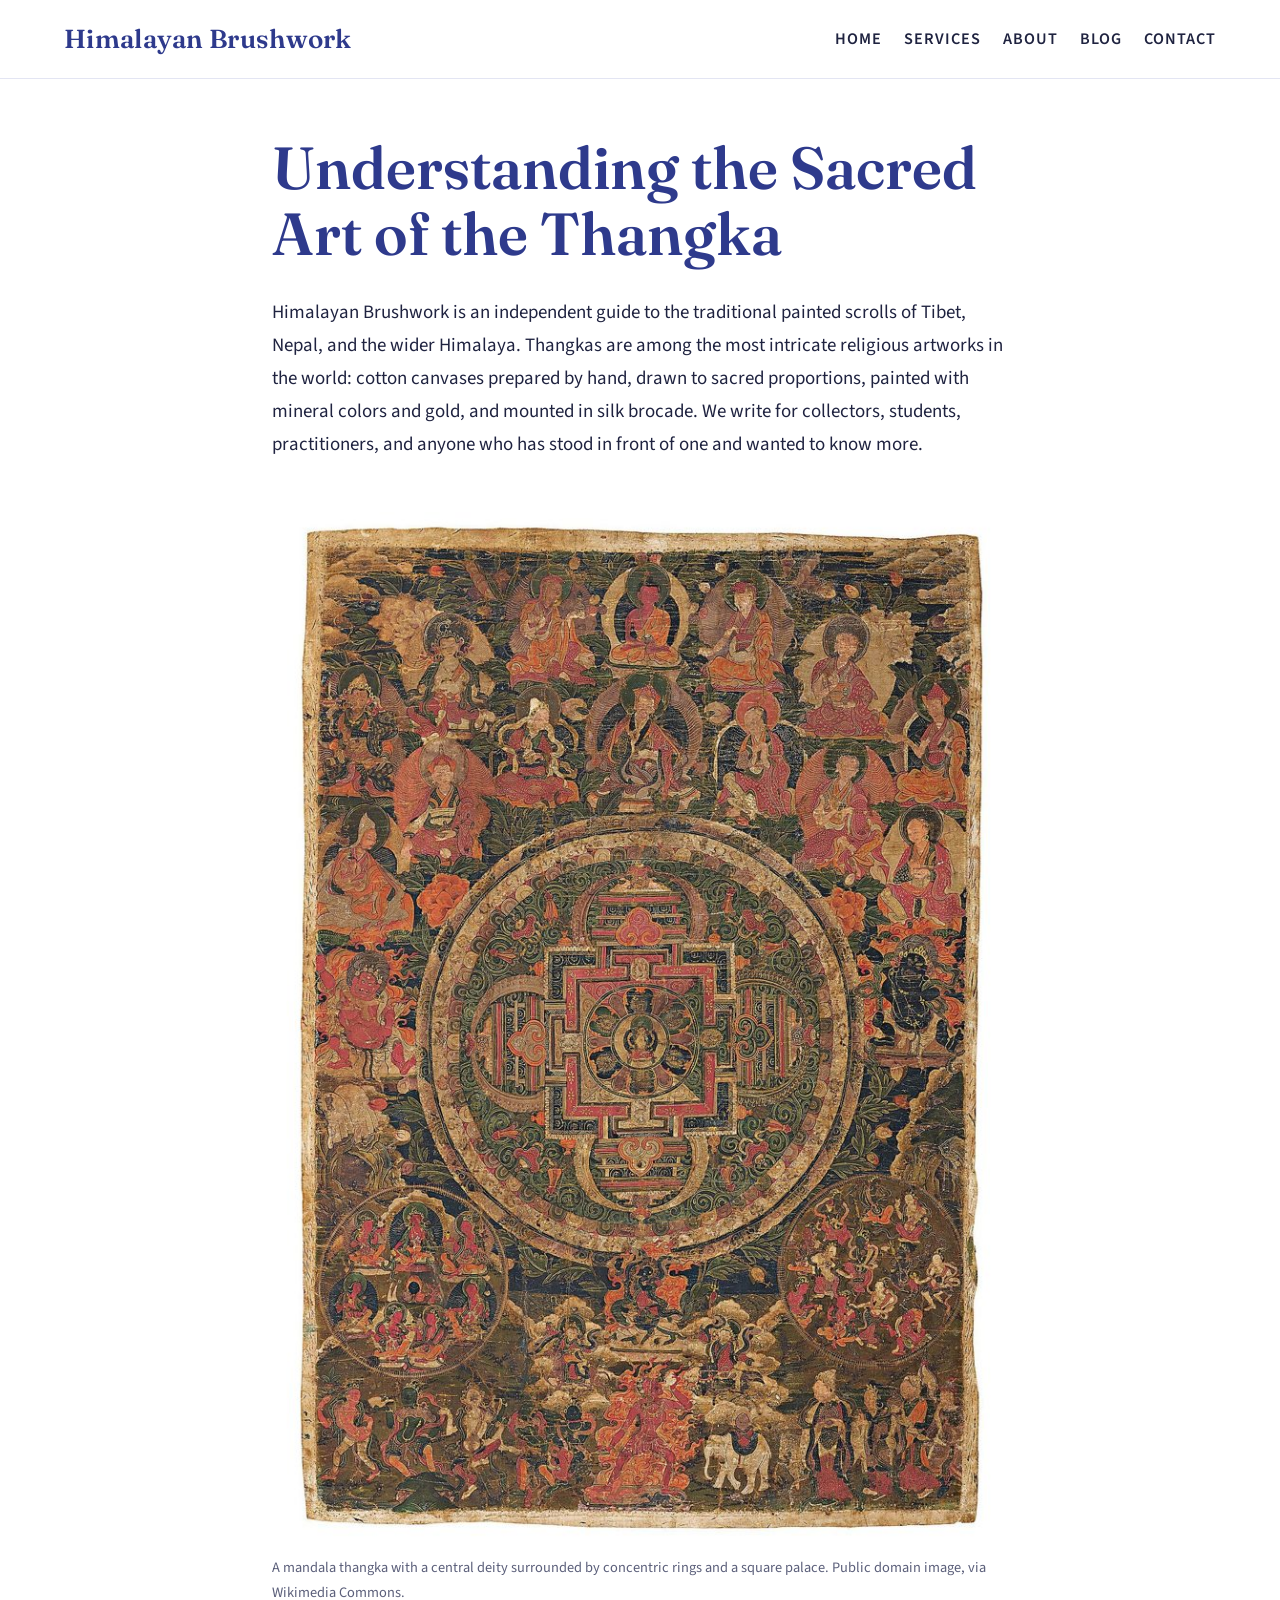
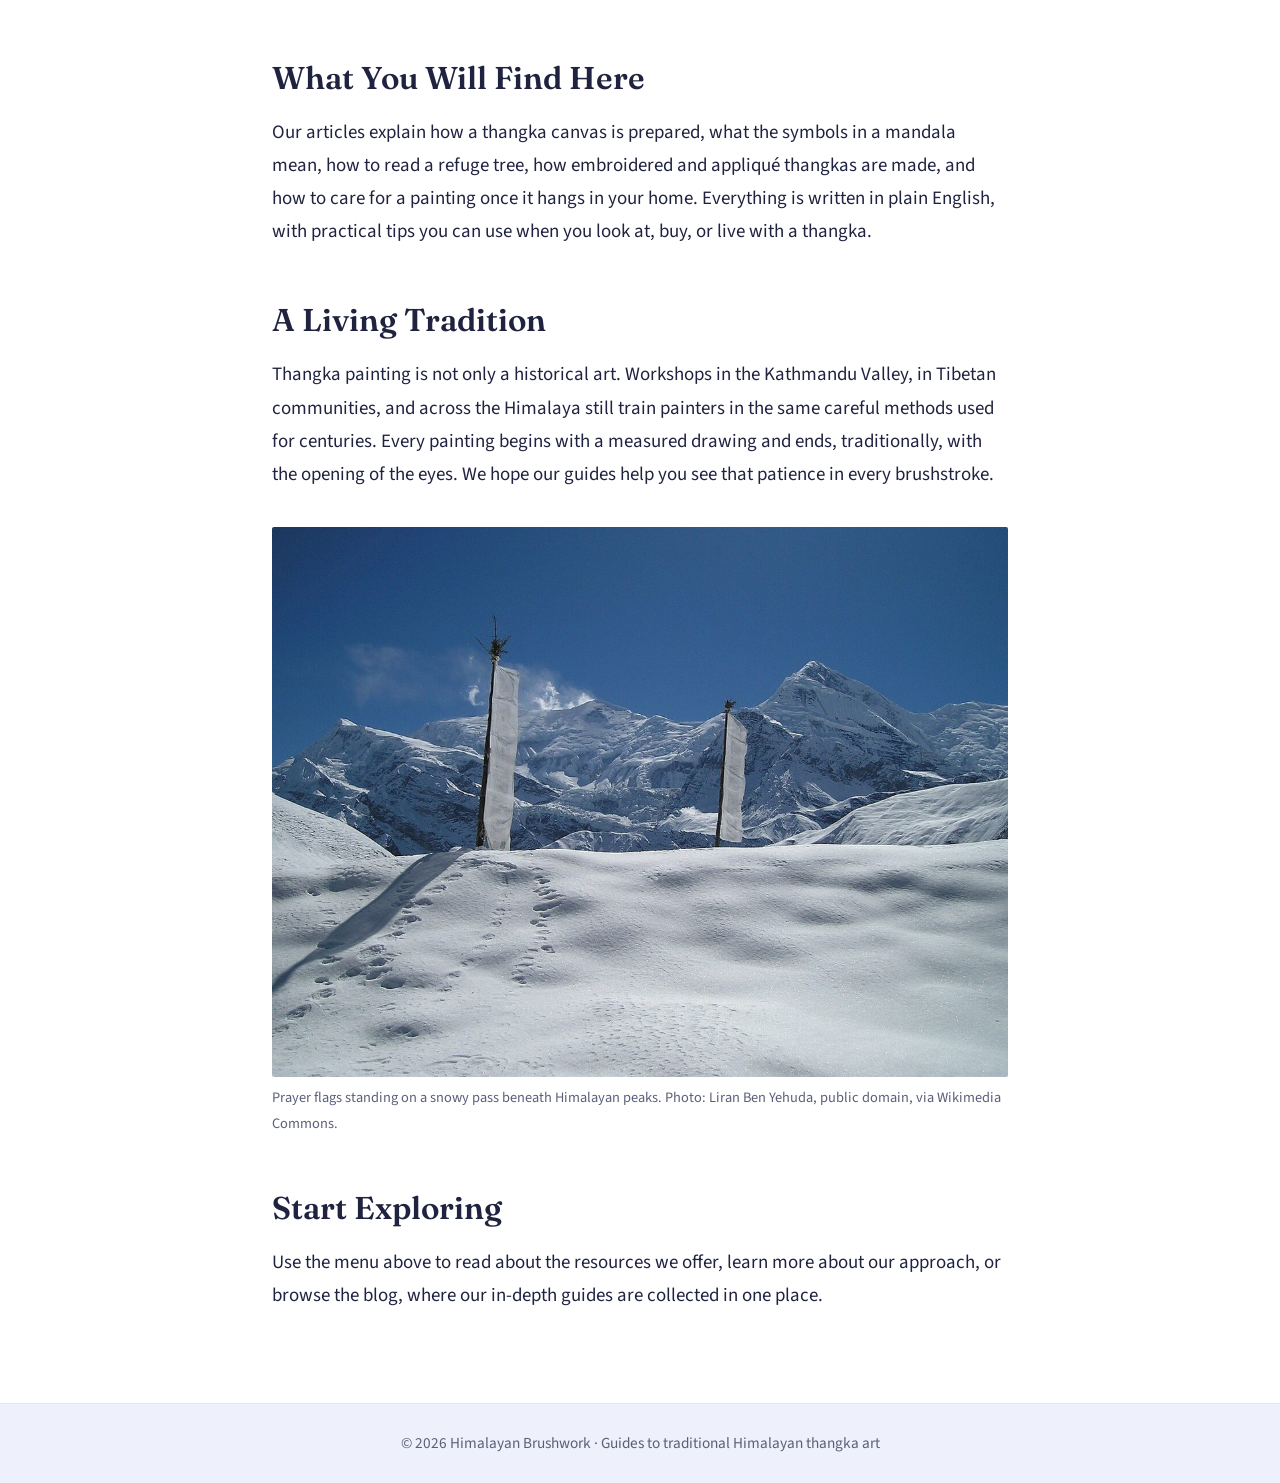
==== index.html @ b4079674 "Add Himalayan Brushwork site" ====
<!DOCTYPE html>
<html lang="en"><head><meta charset="utf-8"><meta name="viewport" content="width=device-width,initial-scale=1">
<title>Himalayan Brushwork | A Guide to Himalayan Thangka Art</title><meta name="description" content="An independent guide to traditional thangka painting from Tibet, Nepal, and the Himalaya: how thangkas are made, what they mean, and how to care for them."><meta name="robots" content="index, follow"><link rel="canonical" href="https://nepathangka.github.io/himalayan-brushwork/"><link rel="stylesheet" href="style.css"></head>
<body><header><a class="brand" href="index.html">Himalayan Brushwork</a><nav><a href="index.html">Home</a><a href="services.html">Services</a><a href="about.html">About</a><a href="blog.html">Blog</a><a href="contact.html">Contact</a></nav></header><main>
<h1>Understanding the Sacred Art of the Thangka</h1>
<p>Himalayan Brushwork is an independent guide to the traditional painted scrolls of Tibet, Nepal, and the wider Himalaya. Thangkas are among the most intricate religious artworks in the world: cotton canvases prepared by hand, drawn to sacred proportions, painted with mineral colors and gold, and mounted in silk brocade. We write for collectors, students, practitioners, and anyone who has stood in front of one and wanted to know more.</p>
<figure><img src="home-mandala.jpg" alt="A mandala thangka with a central deity surrounded by concentric rings and a square palace."><figcaption>A mandala thangka with a central deity surrounded by concentric rings and a square palace. Public domain image, via Wikimedia Commons.</figcaption></figure>
<h2>What You Will Find Here</h2>
<p>Our articles explain how a thangka canvas is prepared, what the symbols in a mandala mean, how to read a refuge tree, how embroidered and appliqué thangkas are made, and how to care for a painting once it hangs in your home. Everything is written in plain English, with practical tips you can use when you look at, buy, or live with a thangka.</p>
<h2>A Living Tradition</h2>
<p>Thangka painting is not only a historical art. Workshops in the Kathmandu Valley, in Tibetan communities, and across the Himalaya still train painters in the same careful methods used for centuries. Every painting begins with a measured drawing and ends, traditionally, with the opening of the eyes. We hope our guides help you see that patience in every brushstroke.</p>
<figure><img src="home-prayer-flags.jpg" alt="Prayer flags standing on a snowy pass beneath Himalayan peaks."><figcaption>Prayer flags standing on a snowy pass beneath Himalayan peaks. Photo: Liran Ben Yehuda, public domain, via Wikimedia Commons.</figcaption></figure>
<h2>Start Exploring</h2>
<p>Use the menu above to read about the resources we offer, learn more about our approach, or browse the blog, where our in-depth guides are collected in one place.</p>
</main><footer>© 2026 Himalayan Brushwork · Guides to traditional Himalayan thangka art</footer></body></html>
---- style.css ----
@import url("https://fonts.googleapis.com/css2?family=Fraunces:opsz,wght@9..144,400;9..144,600&family=Source+Sans+3:wght@400;600&display=swap");
:root{--ink:#1f2340;--indigo:#2e3a8c;--soft:#eef0fb;--muted:#5b5f7a}
*{box-sizing:border-box}html{font-size:18px}body{margin:0;background:#fff;color:var(--ink);font-family:"Source Sans 3",Arial,sans-serif;line-height:1.75}
header{position:sticky;top:0;z-index:5;background:#fff;border-bottom:1px solid #e3e5f3;padding:16px 5vw;display:flex;flex-wrap:wrap;gap:10px;align-items:center;justify-content:space-between}
.brand{font-family:"Fraunces",Georgia,serif;font-size:1.45rem;font-weight:600;color:var(--indigo);text-decoration:none;letter-spacing:.3px}
nav a{color:var(--ink);text-decoration:none;margin-left:22px;font-weight:600;font-size:.9rem;text-transform:uppercase;letter-spacing:1px}nav a:hover{color:var(--indigo)}
main{max-width:780px;margin:0 auto;padding:56px 22px 72px}
h1{font-family:"Fraunces",Georgia,serif;font-weight:600;font-size:clamp(2.1rem,5vw,3.3rem);line-height:1.12;color:var(--indigo);margin:0 0 28px}
h2{font-family:"Fraunces",Georgia,serif;font-weight:600;font-size:1.75rem;line-height:1.25;margin:52px 0 12px;color:var(--ink)}
h3{font-size:1.15rem;margin:30px 0 6px;color:var(--indigo)}
p,li{font-size:1.05rem}main p a,main li a{color:var(--indigo);text-decoration:underline;text-underline-offset:3px;font-weight:600}
figure{margin:36px 0}figure img{width:100%;height:auto;border-radius:2px;display:block}figcaption{font-size:.8rem;color:var(--muted);margin-top:8px}
.cards{display:grid;grid-template-columns:repeat(auto-fill,minmax(230px,1fr));gap:26px;margin-top:30px}
.card{border:1px solid #e3e5f3;background:#fff}.card img{width:100%;height:190px;object-fit:cover;display:block}.card div{padding:16px}
.card a{font-family:"Fraunces",Georgia,serif;font-size:1.15rem;color:var(--indigo);text-decoration:none;line-height:1.3}.card p{font-size:.9rem;color:var(--muted)}
form label{display:block;margin-top:18px;font-weight:600}form input,form textarea{width:100%;padding:12px;border:1px solid #c9cde6;font:inherit}
form button{margin-top:22px;background:var(--indigo);color:#fff;border:0;padding:14px 34px;font:inherit;font-weight:600;cursor:pointer}
footer{border-top:1px solid #e3e5f3;color:var(--muted);text-align:center;padding:26px;font-size:.85rem;background:var(--soft)}
@media (max-width:640px){html{font-size:16px}nav a{margin:0 14px 0 0}header{position:static}main{padding-top:32px}}
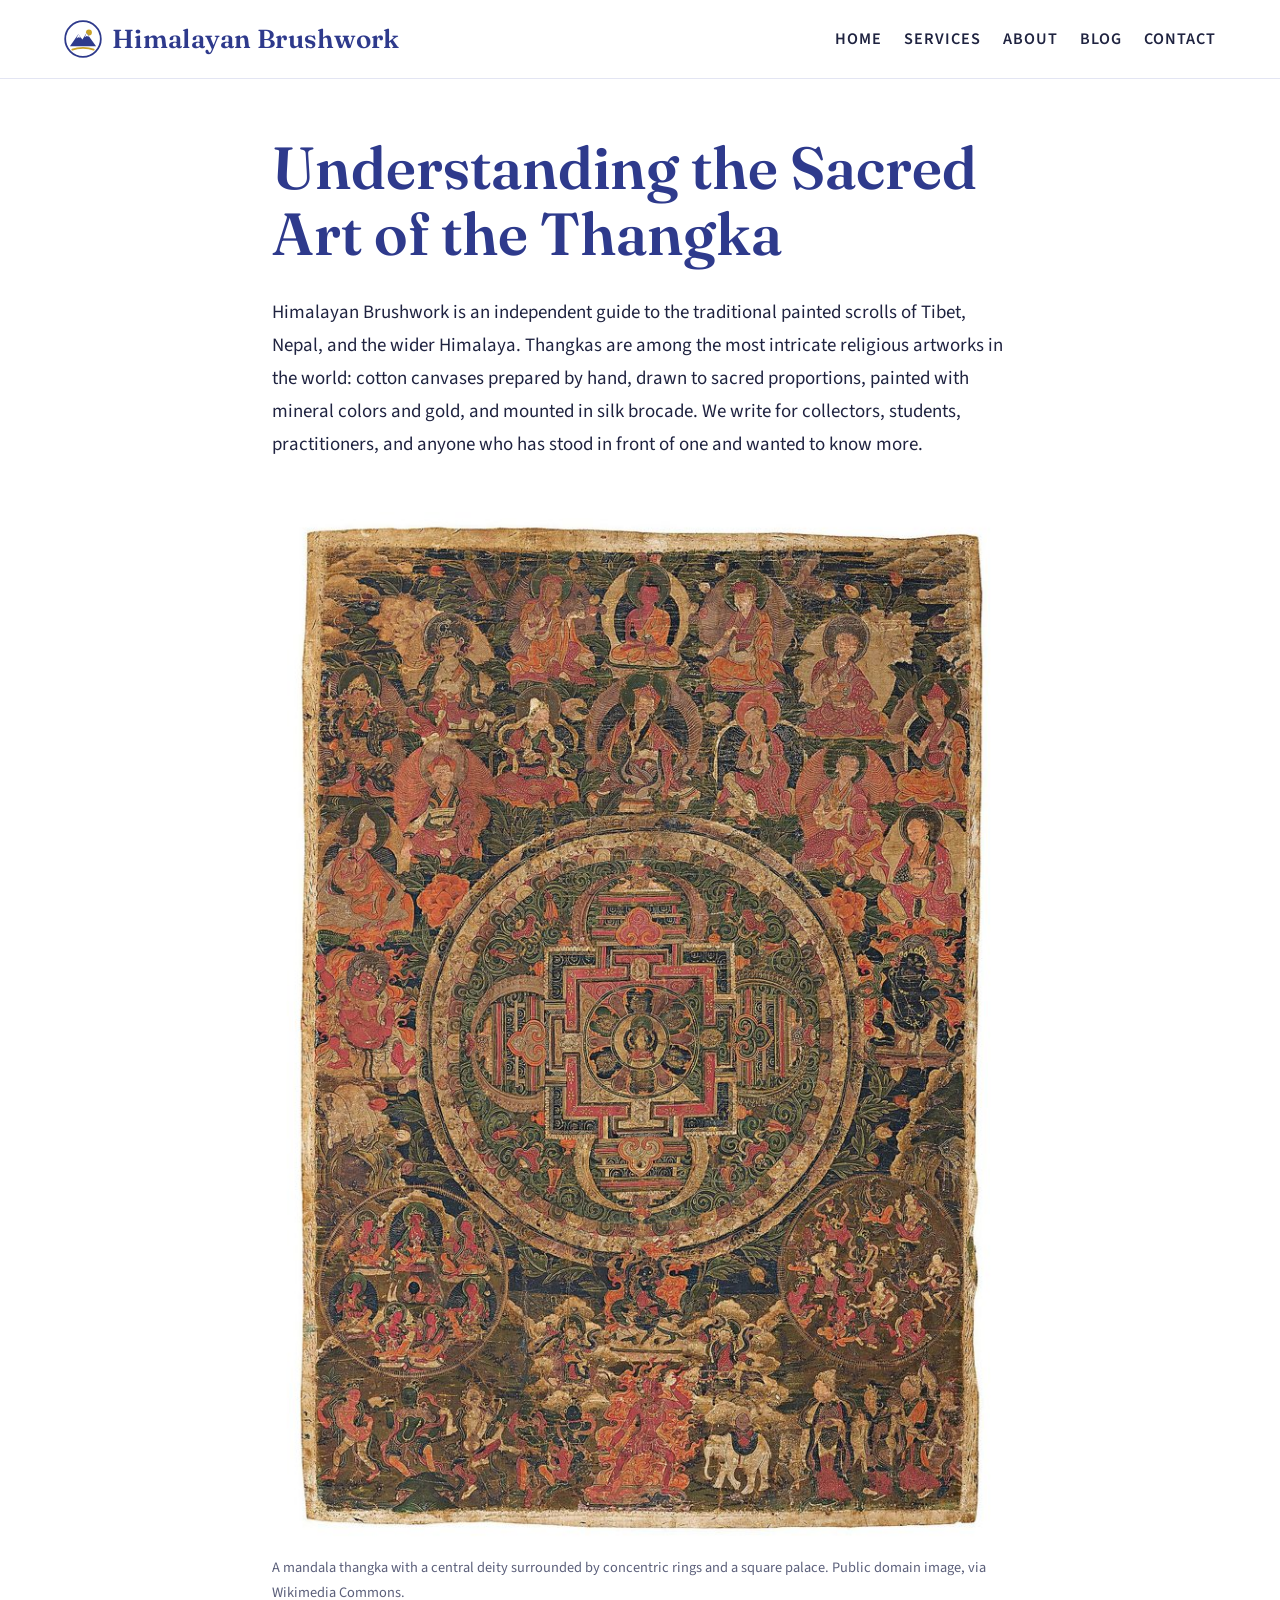
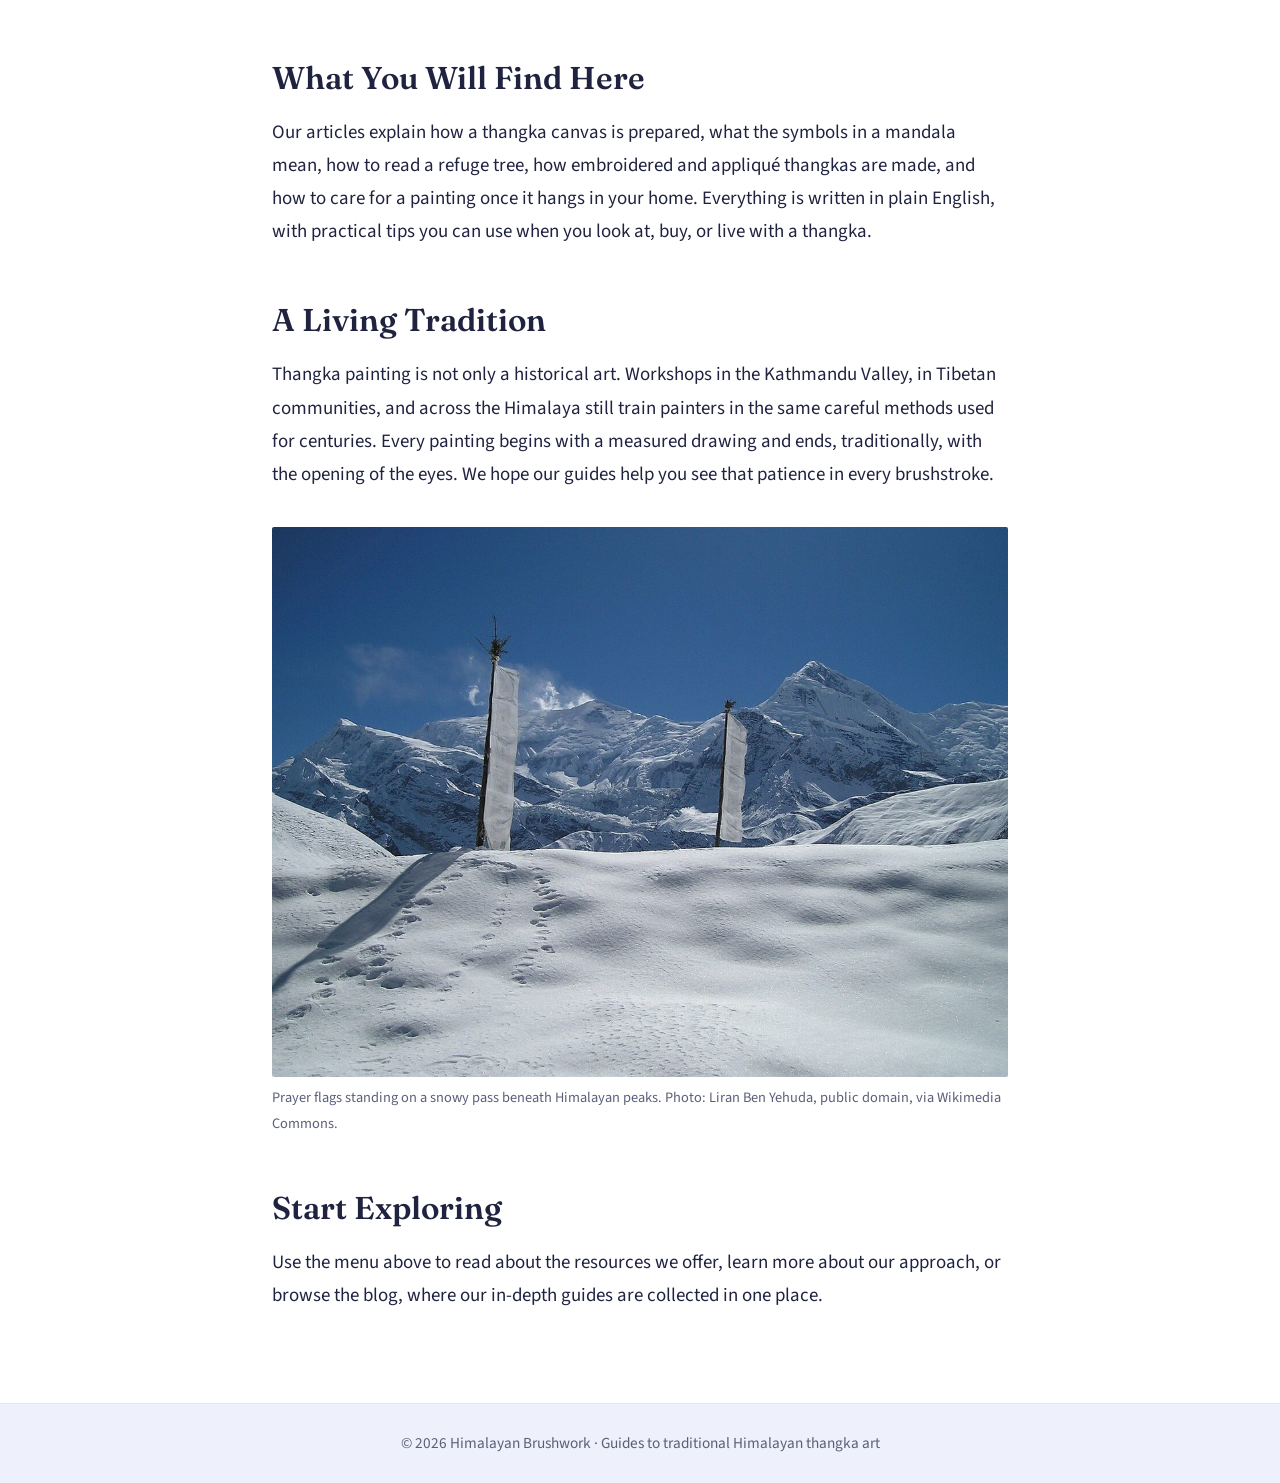
==== commit dd3b664d: "Add logo, favicon and subtle motion" ====
--- a/index.html
+++ b/index.html
@@ -1,7 +1,7 @@
 <!DOCTYPE html>
 <html lang="en"><head><meta charset="utf-8"><meta name="viewport" content="width=device-width,initial-scale=1">
-<title>Himalayan Brushwork | A Guide to Himalayan Thangka Art</title><meta name="description" content="An independent guide to traditional thangka painting from Tibet, Nepal, and the Himalaya: how thangkas are made, what they mean, and how to care for them."><meta name="robots" content="index, follow"><link rel="canonical" href="https://nepathangka.github.io/himalayan-brushwork/"><link rel="stylesheet" href="style.css"></head>
-<body><header><a class="brand" href="index.html">Himalayan Brushwork</a><nav><a href="index.html">Home</a><a href="services.html">Services</a><a href="about.html">About</a><a href="blog.html">Blog</a><a href="contact.html">Contact</a></nav></header><main>
+<title>Himalayan Brushwork | A Guide to Himalayan Thangka Art</title><meta name="description" content="An independent guide to traditional thangka painting from Tibet, Nepal, and the Himalaya: how thangkas are made, what they mean, and how to care for them."><meta name="robots" content="index, follow"><link rel="canonical" href="https://nepathangka.github.io/himalayan-brushwork/"><link rel="stylesheet" href="style.css"><link rel="icon" href="favicon.svg" type="image/svg+xml"><script src="motion.js" defer></script></head>
+<body><header><a class="brand" href="index.html"><svg class="logo-mark" viewBox="0 0 64 64" width="38" height="38" aria-hidden="true" xmlns="http://www.w3.org/2000/svg"><circle cx="32" cy="32" r="30" fill="#fff" stroke="#2e3a8c" stroke-width="3"/><circle cx="42" cy="21" r="5" fill="#c9a227"/><path d="M10 44 L24 24 L31 33 L38 22 L54 44 Z" fill="#2e3a8c"/><path d="M24 24 L28 30 L24 29 L21 31 Z M38 22 L42 28 L38 27 L35 29 Z" fill="#fff"/><path d="M14 50 C24 46, 40 46, 50 50" stroke="#c9a227" stroke-width="3" fill="none" stroke-linecap="round"/></svg>Himalayan Brushwork</a><nav><a href="index.html">Home</a><a href="services.html">Services</a><a href="about.html">About</a><a href="blog.html">Blog</a><a href="contact.html">Contact</a></nav></header><main>
 <h1>Understanding the Sacred Art of the Thangka</h1>
 <p>Himalayan Brushwork is an independent guide to the traditional painted scrolls of Tibet, Nepal, and the wider Himalaya. Thangkas are among the most intricate religious artworks in the world: cotton canvases prepared by hand, drawn to sacred proportions, painted with mineral colors and gold, and mounted in silk brocade. We write for collectors, students, practitioners, and anyone who has stood in front of one and wanted to know more.</p>
 <figure><img src="home-mandala.jpg" alt="A mandala thangka with a central deity surrounded by concentric rings and a square palace."><figcaption>A mandala thangka with a central deity surrounded by concentric rings and a square palace. Public domain image, via Wikimedia Commons.</figcaption></figure>
--- a/style.css
+++ b/style.css
@@ -16,4 +16,13 @@
 form label{display:block;margin-top:18px;font-weight:600}form input,form textarea{width:100%;padding:12px;border:1px solid #c9cde6;font:inherit}
 form button{margin-top:22px;background:var(--indigo);color:#fff;border:0;padding:14px 34px;font:inherit;font-weight:600;cursor:pointer}
 footer{border-top:1px solid #e3e5f3;color:var(--muted);text-align:center;padding:26px;font-size:.85rem;background:var(--soft)}
-@media (max-width:640px){html{font-size:16px}nav a{margin:0 14px 0 0}header{position:static}main{padding-top:32px}}+@media (max-width:640px){html{font-size:16px}nav a{margin:0 14px 0 0}header{position:static}main{padding-top:32px}}
+/* logo + motion (added Nov 2) */
+.brand{display:inline-flex;align-items:center;gap:10px}.logo-mark{flex:0 0 auto;display:block;transition:transform .5s ease}.brand:hover .logo-mark{transform:rotate(-8deg) scale(1.06)}
+nav a{position:relative}nav a::after{content:"";position:absolute;left:0;right:0;bottom:-4px;height:2px;background:#2e3a8c;transform:scaleX(0);transform-origin:left;transition:transform .3s ease}nav a:hover::after{transform:scaleX(1)}
+.card{transition:transform .35s ease, box-shadow .35s ease}.card:hover{transform:translateY(-5px);box-shadow:0 14px 30px rgba(20,30,60,.14)}
+button,form button{transition:transform .25s ease, box-shadow .25s ease}button:hover{transform:translateY(-2px);box-shadow:0 8px 18px rgba(20,30,60,.18)}
+@keyframes heroIn{from{opacity:0;transform:translateY(16px)}to{opacity:1;transform:none}}
+.js-motion main h1,.js-motion .hero h1,.js-motion .hero p{animation:heroIn .9s ease both}.js-motion .hero p{animation-delay:.15s}
+.js-motion .reveal{opacity:0;transform:translateY(18px);transition:opacity .7s ease, transform .7s ease}.js-motion .reveal.in{opacity:1;transform:none}
+@media (prefers-reduced-motion: reduce){*{animation:none!important;transition:none!important}.reveal{opacity:1!important;transform:none!important}}
